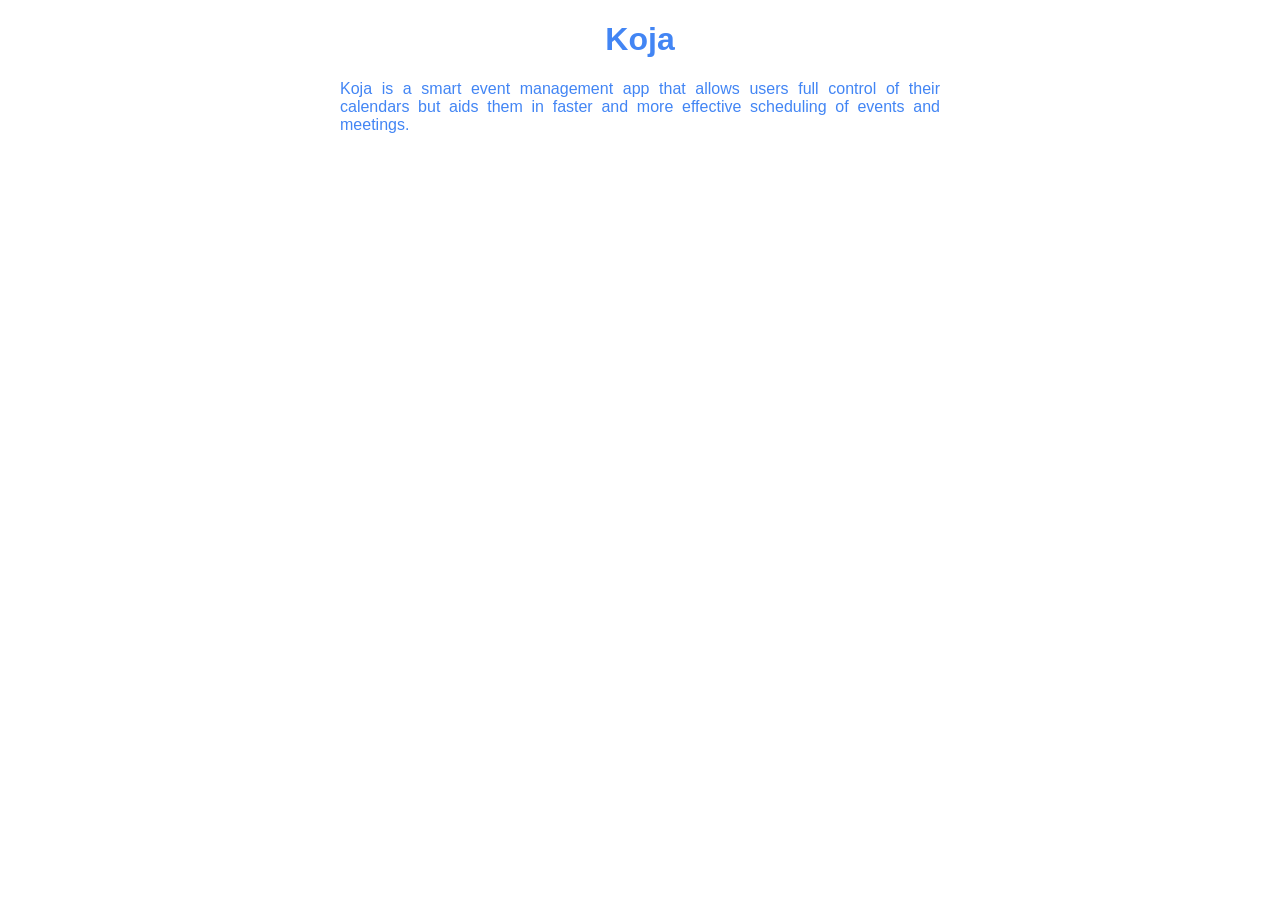
==== index.html @ 57eafd7c "Create index.html" ====
<!DOCTYPE html>
<html>
<head>
    <title>Koja</title>
    <style>
        body {
            background-color: white;
            color: #4285F4; /* Google blue color */
            font-family: Arial, sans-serif;
        }
        h1 {
            text-align: center;
        }
        p {
            text-align: justify;
            margin: 0 auto;
            max-width: 600px;
        }
    </style>
</head>
<body>
    <h1>Koja</h1>
    <p>Koja is a smart event management app that allows users full control of their calendars but aids them in faster and more effective scheduling of events and meetings.</p>
</body>
</html>
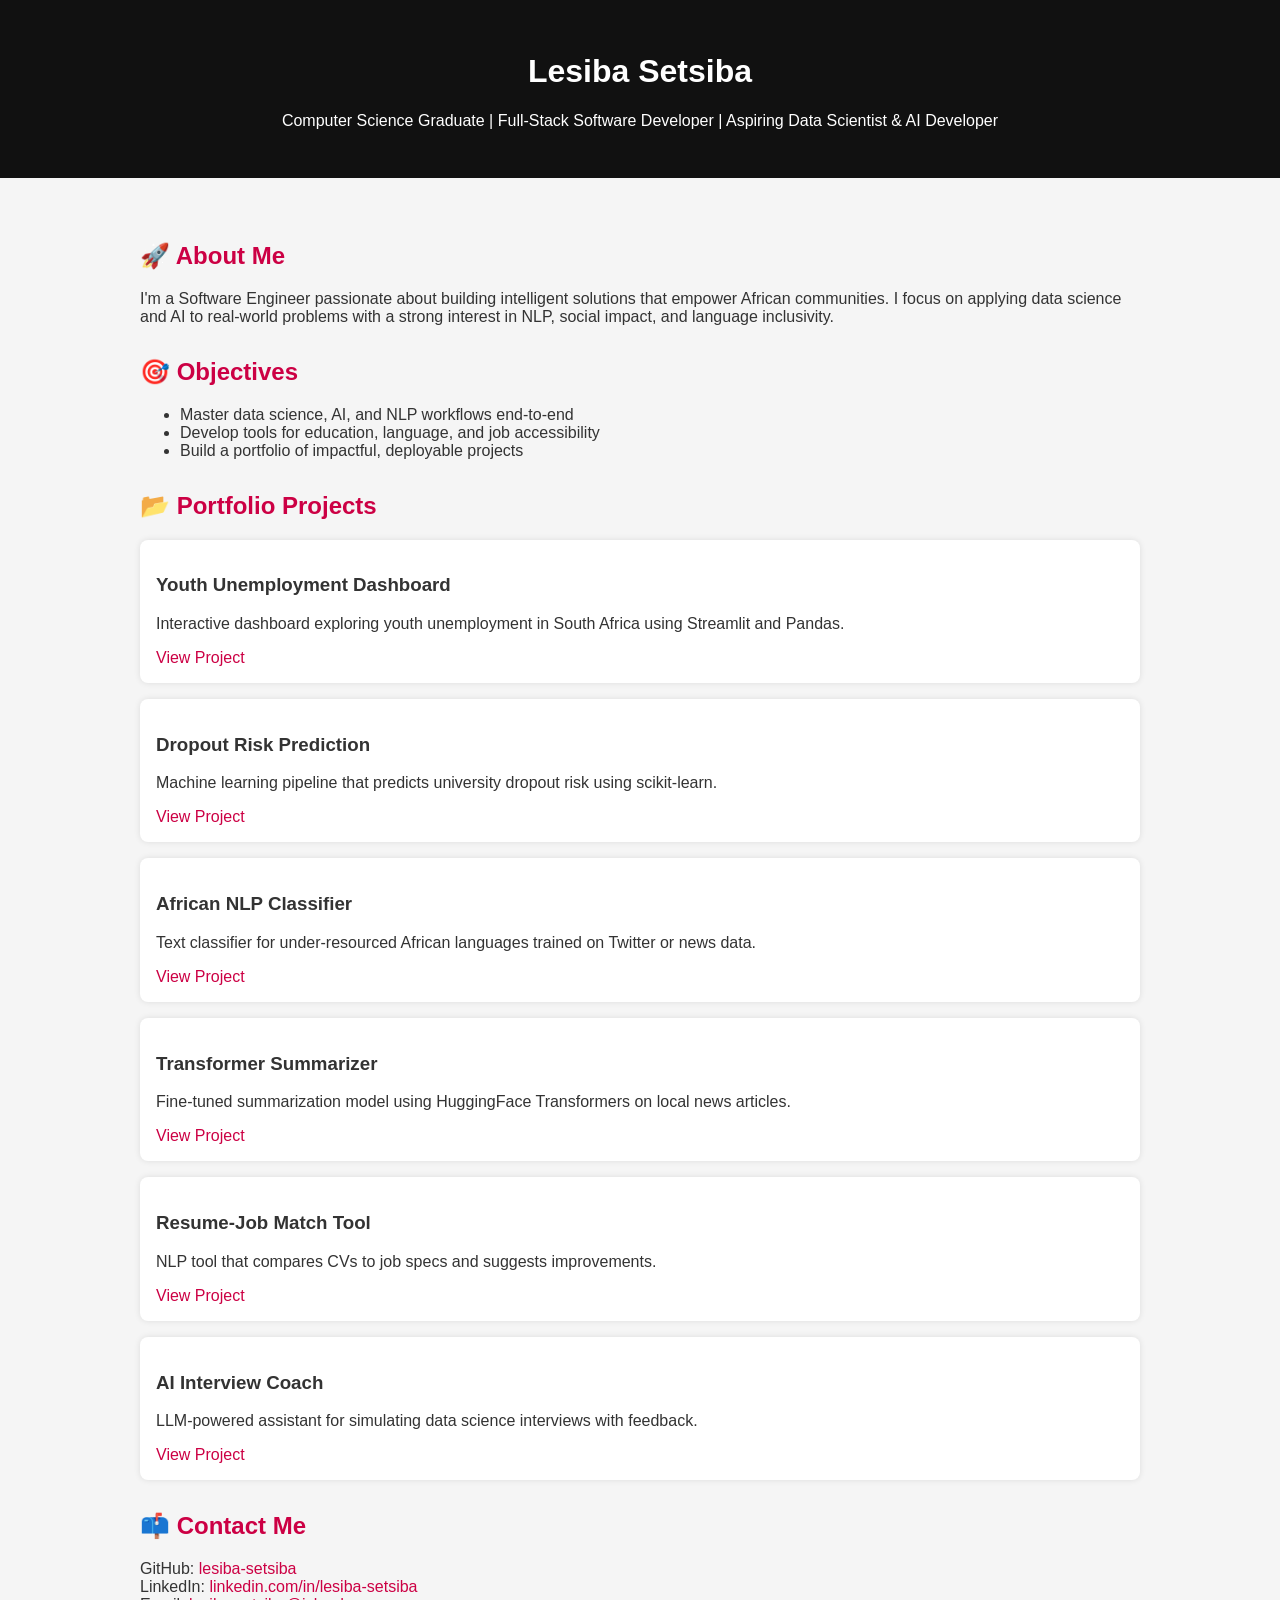
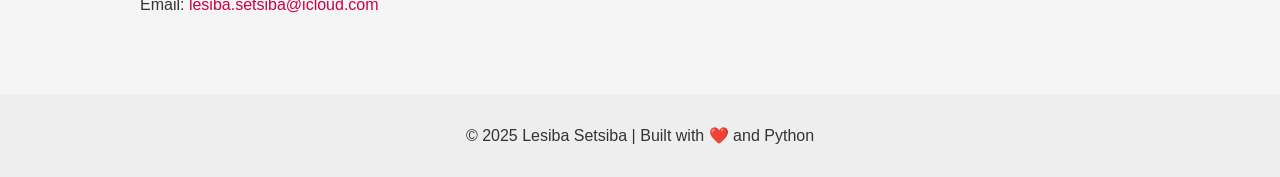
==== commit ec61dcda: "update index" ====
--- a/index.html
+++ b/index.html
@@ -1,25 +1,117 @@
 <!DOCTYPE html>
-<html>
+<html lang="en">
 <head>
-    <title>Koja</title>
-    <style>
-        body {
-            background-color: white;
-            color: #4285F4; /* Google blue color */
-            font-family: Arial, sans-serif;
-        }
-        h1 {
-            text-align: center;
-        }
-        p {
-            text-align: justify;
-            margin: 0 auto;
-            max-width: 600px;
-        }
-    </style>
+  <meta charset="UTF-8" />
+  <meta name="viewport" content="width=device-width, initial-scale=1.0" />
+  <title>Lesiba Setsiba | Data Science & AI Portfolio</title>
+  <style>
+    body {
+      font-family: 'Segoe UI', sans-serif;
+      margin: 0;
+      padding: 0;
+      background-color: #f5f5f5;
+      color: #333;
+    }
+    header {
+      background-color: #111;
+      color: #fff;
+      padding: 2rem;
+      text-align: center;
+    }
+    section {
+      padding: 2rem;
+      max-width: 1000px;
+      margin: auto;
+    }
+    h2 {
+      color: #cc0044;
+      margin-top: 2rem;
+    }
+    .project {
+      background: #fff;
+      padding: 1rem;
+      margin-bottom: 1rem;
+      border-radius: 8px;
+      box-shadow: 0 0 6px rgba(0,0,0,0.1);
+    }
+    a {
+      color: #cc0044;
+      text-decoration: none;
+    }
+    a:hover {
+      text-decoration: underline;
+    }
+    footer {
+      text-align: center;
+      padding: 2rem;
+      background: #eee;
+      margin-top: 2rem;
+    }
+  </style>
 </head>
 <body>
-    <h1>Koja</h1>
-    <p>Koja is a smart event management app that allows users full control of their calendars but aids them in faster and more effective scheduling of events and meetings.</p>
+  <header>
+    <h1>Lesiba Setsiba</h1>
+    <p>Computer Science Graduate  |  Full-Stack Software Developer  |   Aspiring Data Scientist & AI Developer</p>
+  </header>
+
+  <section>
+    <h2>🚀 About Me</h2>
+    <p>
+      I'm a Software Engineer passionate about building intelligent solutions
+      that empower African communities. I focus on applying data science and AI to real-world
+      problems with a strong interest in NLP, social impact, and language inclusivity.
+    </p>
+
+    <h2>🎯 Objectives</h2>
+    <ul>
+      <li>Master data science, AI, and NLP workflows end-to-end</li>
+      <li>Develop tools for education, language, and job accessibility</li>
+      <li>Build a portfolio of impactful, deployable projects</li>
+    </ul>
+
+    <h2>📂 Portfolio Projects</h2>
+    <div class="project">
+      <h3>Youth Unemployment Dashboard</h3>
+      <p>Interactive dashboard exploring youth unemployment in South Africa using Streamlit and Pandas.</p>
+      <a href="#">View Project</a>
+    </div>
+    <div class="project">
+      <h3>Dropout Risk Prediction</h3>
+      <p>Machine learning pipeline that predicts university dropout risk using scikit-learn.</p>
+      <a href="#">View Project</a>
+    </div>
+    <div class="project">
+      <h3>African NLP Classifier</h3>
+      <p>Text classifier for under-resourced African languages trained on Twitter or news data.</p>
+      <a href="#">View Project</a>
+    </div>
+    <div class="project">
+      <h3>Transformer Summarizer</h3>
+      <p>Fine-tuned summarization model using HuggingFace Transformers on local news articles.</p>
+      <a href="#">View Project</a>
+    </div>
+    <div class="project">
+      <h3>Resume-Job Match Tool</h3>
+      <p>NLP tool that compares CVs to job specs and suggests improvements.</p>
+      <a href="#">View Project</a>
+    </div>
+    <div class="project">
+      <h3>AI Interview Coach</h3>
+      <p>LLM-powered assistant for simulating data science interviews with feedback.</p>
+      <a href="#">View Project</a>
+    </div>
+
+    <h2>📫 Contact Me</h2>
+    <p>
+      GitHub: <a href="https://github.com/LesibaFrans" target="_blank">lesiba-setsiba</a><br>
+      LinkedIn: <a href="https://linkedin.com/in/lesiba-setsiba" target="_blank">linkedin.com/in/lesiba-setsiba</a><br>
+      Email: <a href="mailto:lesiba.setsiba@icloud.com">lesiba.setsiba@icloud.com</a>
+    </p>
+  </section>
+
+  <footer>
+    &copy; 2025 Lesiba Setsiba | Built with ❤️ and Python
+  </footer>
 </body>
 </html>
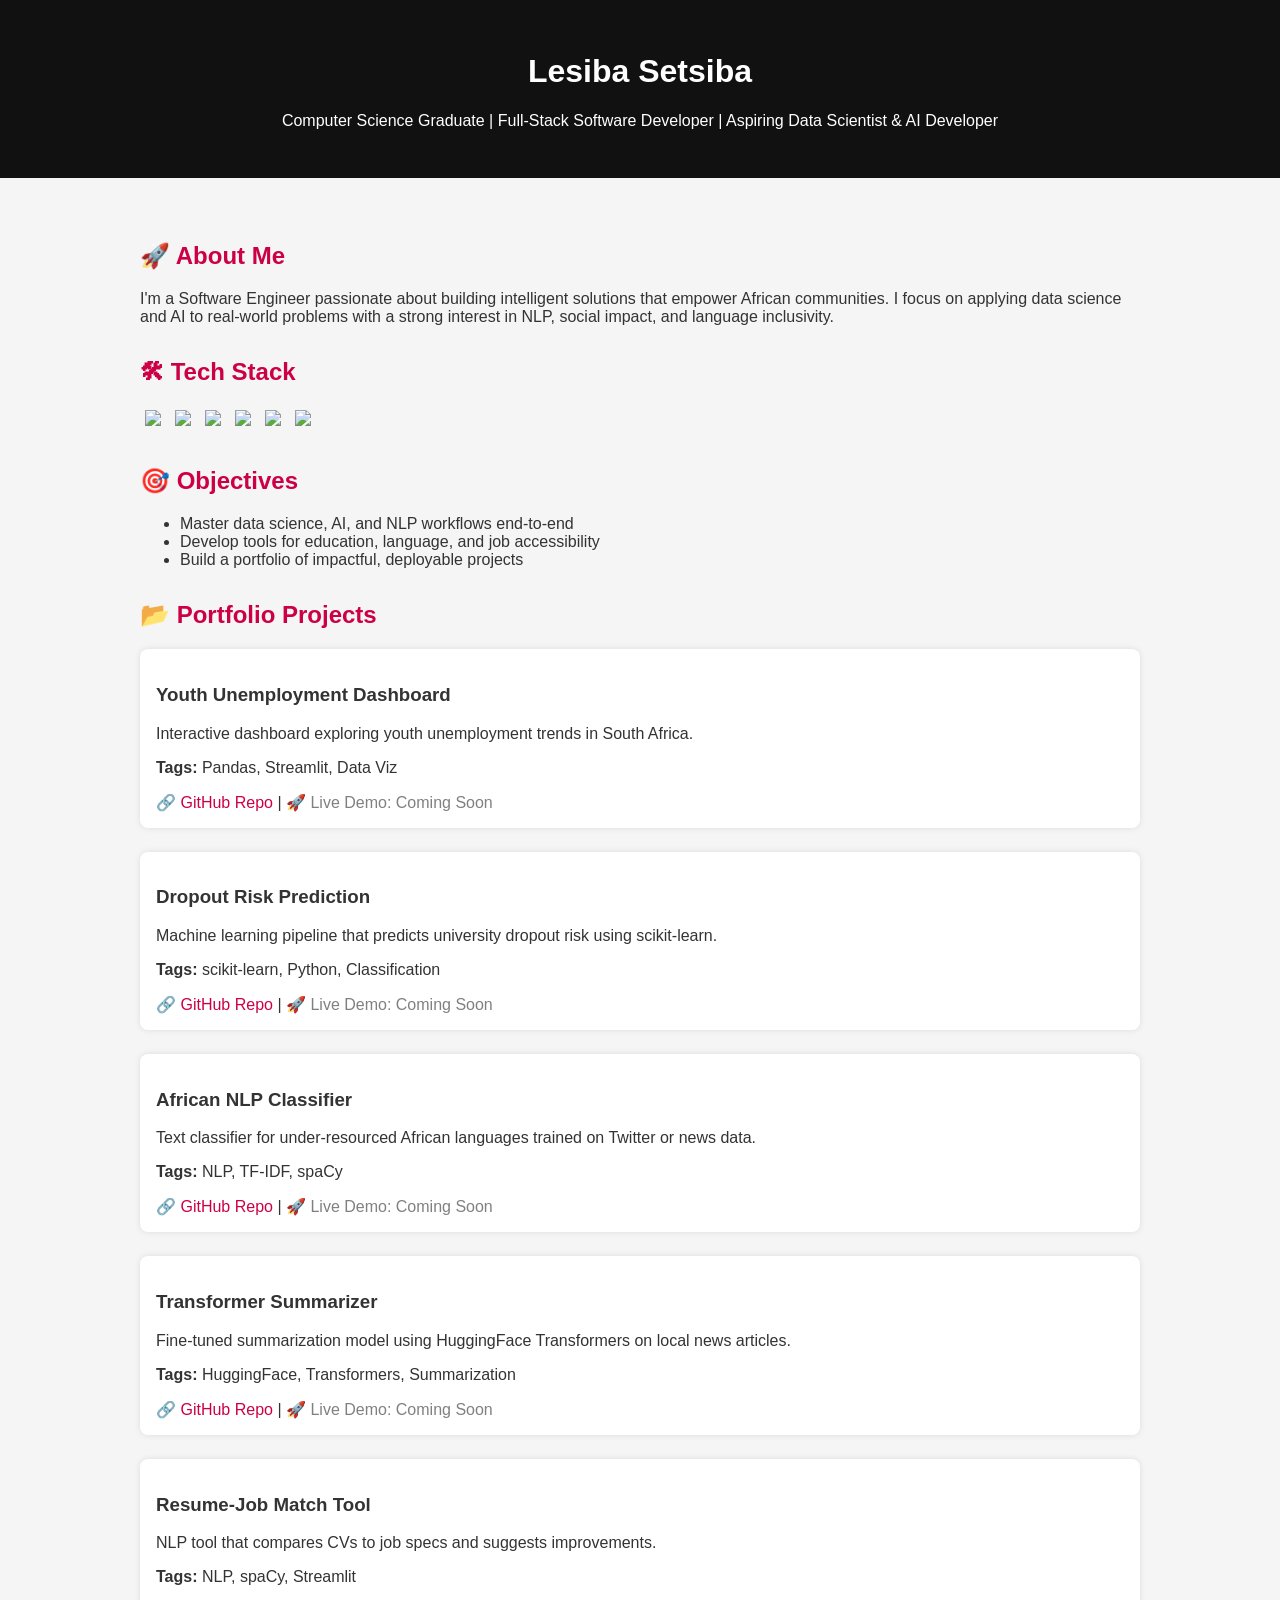
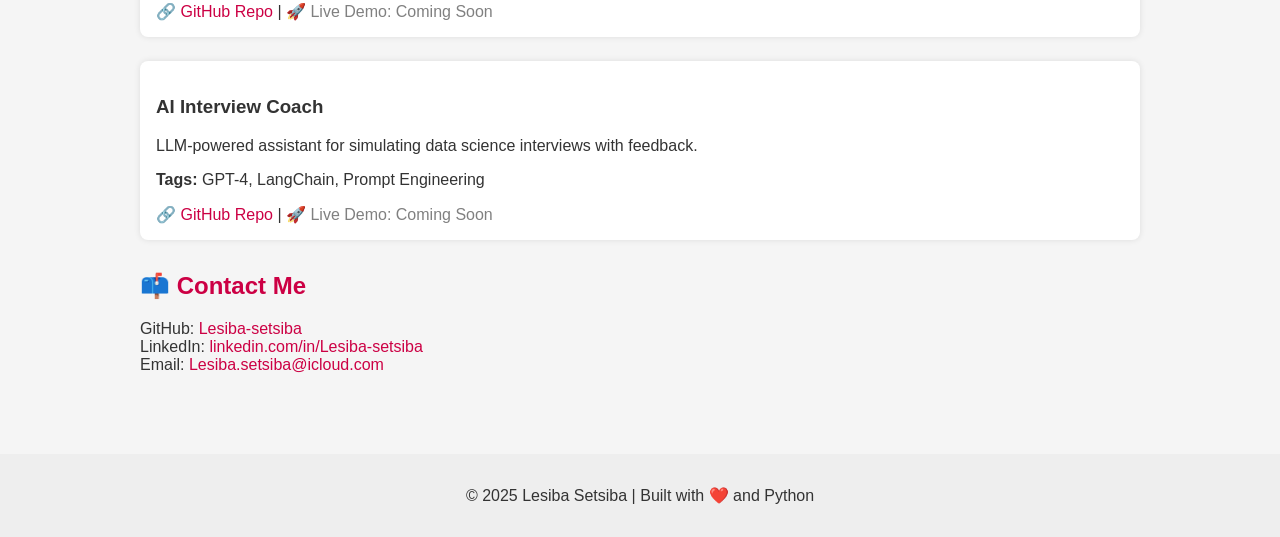
==== commit 9f88622d: "update index again" ====
--- a/index.html
+++ b/index.html
@@ -30,7 +30,7 @@
     .project {
       background: #fff;
       padding: 1rem;
-      margin-bottom: 1rem;
+      margin-bottom: 1.5rem;
       border-radius: 8px;
       box-shadow: 0 0 6px rgba(0,0,0,0.1);
     }
@@ -46,6 +46,9 @@
       padding: 2rem;
       background: #eee;
       margin-top: 2rem;
+    }
+    .badges img {
+      margin: 0.3rem;
     }
   </style>
 </head>
@@ -63,6 +66,16 @@
       problems with a strong interest in NLP, social impact, and language inclusivity.
     </p>
 
+    <h2>🛠 Tech Stack</h2>
+    <p class="badges">
+      <img src="https://img.shields.io/badge/Python-3776AB?style=flat&logo=python&logoColor=white" />
+      <img src="https://img.shields.io/badge/Pandas-150458?style=flat&logo=pandas&logoColor=white" />
+      <img src="https://img.shields.io/badge/Scikit--Learn-F7931E?style=flat&logo=scikit-learn&logoColor=white" />
+      <img src="https://img.shields.io/badge/Streamlit-FF4B4B?style=flat&logo=streamlit&logoColor=white" />
+      <img src="https://img.shields.io/badge/HuggingFace-FCC624?style=flat&logo=huggingface&logoColor=black" />
+      <img src="https://img.shields.io/badge/TensorFlow-FF6F00?style=flat&logo=tensorflow&logoColor=white" />
+    </p>
+
     <h2>🎯 Objectives</h2>
     <ul>
       <li>Master data science, AI, and NLP workflows end-to-end</li>
@@ -71,42 +84,54 @@
     </ul>
 
     <h2>📂 Portfolio Projects</h2>
+
     <div class="project">
       <h3>Youth Unemployment Dashboard</h3>
-      <p>Interactive dashboard exploring youth unemployment in South Africa using Streamlit and Pandas.</p>
-      <a href="#">View Project</a>
+      <p>Interactive dashboard exploring youth unemployment trends in South Africa.</p>
+      <p><strong>Tags:</strong> Pandas, Streamlit, Data Viz</p>
+      <a href="#" target="_blank">🔗 GitHub Repo</a> | <span style="color: grey;">🚀 Live Demo: Coming Soon</span>
     </div>
+
     <div class="project">
       <h3>Dropout Risk Prediction</h3>
       <p>Machine learning pipeline that predicts university dropout risk using scikit-learn.</p>
-      <a href="#">View Project</a>
+      <p><strong>Tags:</strong> scikit-learn, Python, Classification</p>
+      <a href="#" target="_blank">🔗 GitHub Repo</a> | <span style="color: grey;">🚀 Live Demo: Coming Soon</span>
     </div>
+
     <div class="project">
       <h3>African NLP Classifier</h3>
       <p>Text classifier for under-resourced African languages trained on Twitter or news data.</p>
-      <a href="#">View Project</a>
+      <p><strong>Tags:</strong> NLP, TF-IDF, spaCy</p>
+      <a href="#" target="_blank">🔗 GitHub Repo</a> | <span style="color: grey;">🚀 Live Demo: Coming Soon</span>
     </div>
+
     <div class="project">
       <h3>Transformer Summarizer</h3>
       <p>Fine-tuned summarization model using HuggingFace Transformers on local news articles.</p>
-      <a href="#">View Project</a>
+      <p><strong>Tags:</strong> HuggingFace, Transformers, Summarization</p>
+      <a href="#" target="_blank">🔗 GitHub Repo</a> | <span style="color: grey;">🚀 Live Demo: Coming Soon</span>
     </div>
+
     <div class="project">
       <h3>Resume-Job Match Tool</h3>
       <p>NLP tool that compares CVs to job specs and suggests improvements.</p>
-      <a href="#">View Project</a>
+      <p><strong>Tags:</strong> NLP, spaCy, Streamlit</p>
+      <a href="#" target="_blank">🔗 GitHub Repo</a> | <span style="color: grey;">🚀 Live Demo: Coming Soon</span>
     </div>
+
     <div class="project">
       <h3>AI Interview Coach</h3>
       <p>LLM-powered assistant for simulating data science interviews with feedback.</p>
-      <a href="#">View Project</a>
+      <p><strong>Tags:</strong> GPT-4, LangChain, Prompt Engineering</p>
+      <a href="#" target="_blank">🔗 GitHub Repo</a> | <span style="color: grey;">🚀 Live Demo: Coming Soon</span>
     </div>
 
     <h2>📫 Contact Me</h2>
     <p>
-      GitHub: <a href="https://github.com/LesibaFrans" target="_blank">lesiba-setsiba</a><br>
-      LinkedIn: <a href="https://linkedin.com/in/lesiba-setsiba" target="_blank">linkedin.com/in/lesiba-setsiba</a><br>
-      Email: <a href="mailto:lesiba.setsiba@icloud.com">lesiba.setsiba@icloud.com</a>
+      GitHub: <a href="https://github.com/LesibaFrans" target="_blank">Lesiba-setsiba</a><br>
+      LinkedIn: <a href="https://linkedin.com/in/Lesiba-setsiba" target="_blank">linkedin.com/in/Lesiba-setsiba</a><br>
+      Email: <a href="mailto:Lesiba.setsiba@icloud.com">Lesiba.setsiba@icloud.com</a>
     </p>
   </section>
 
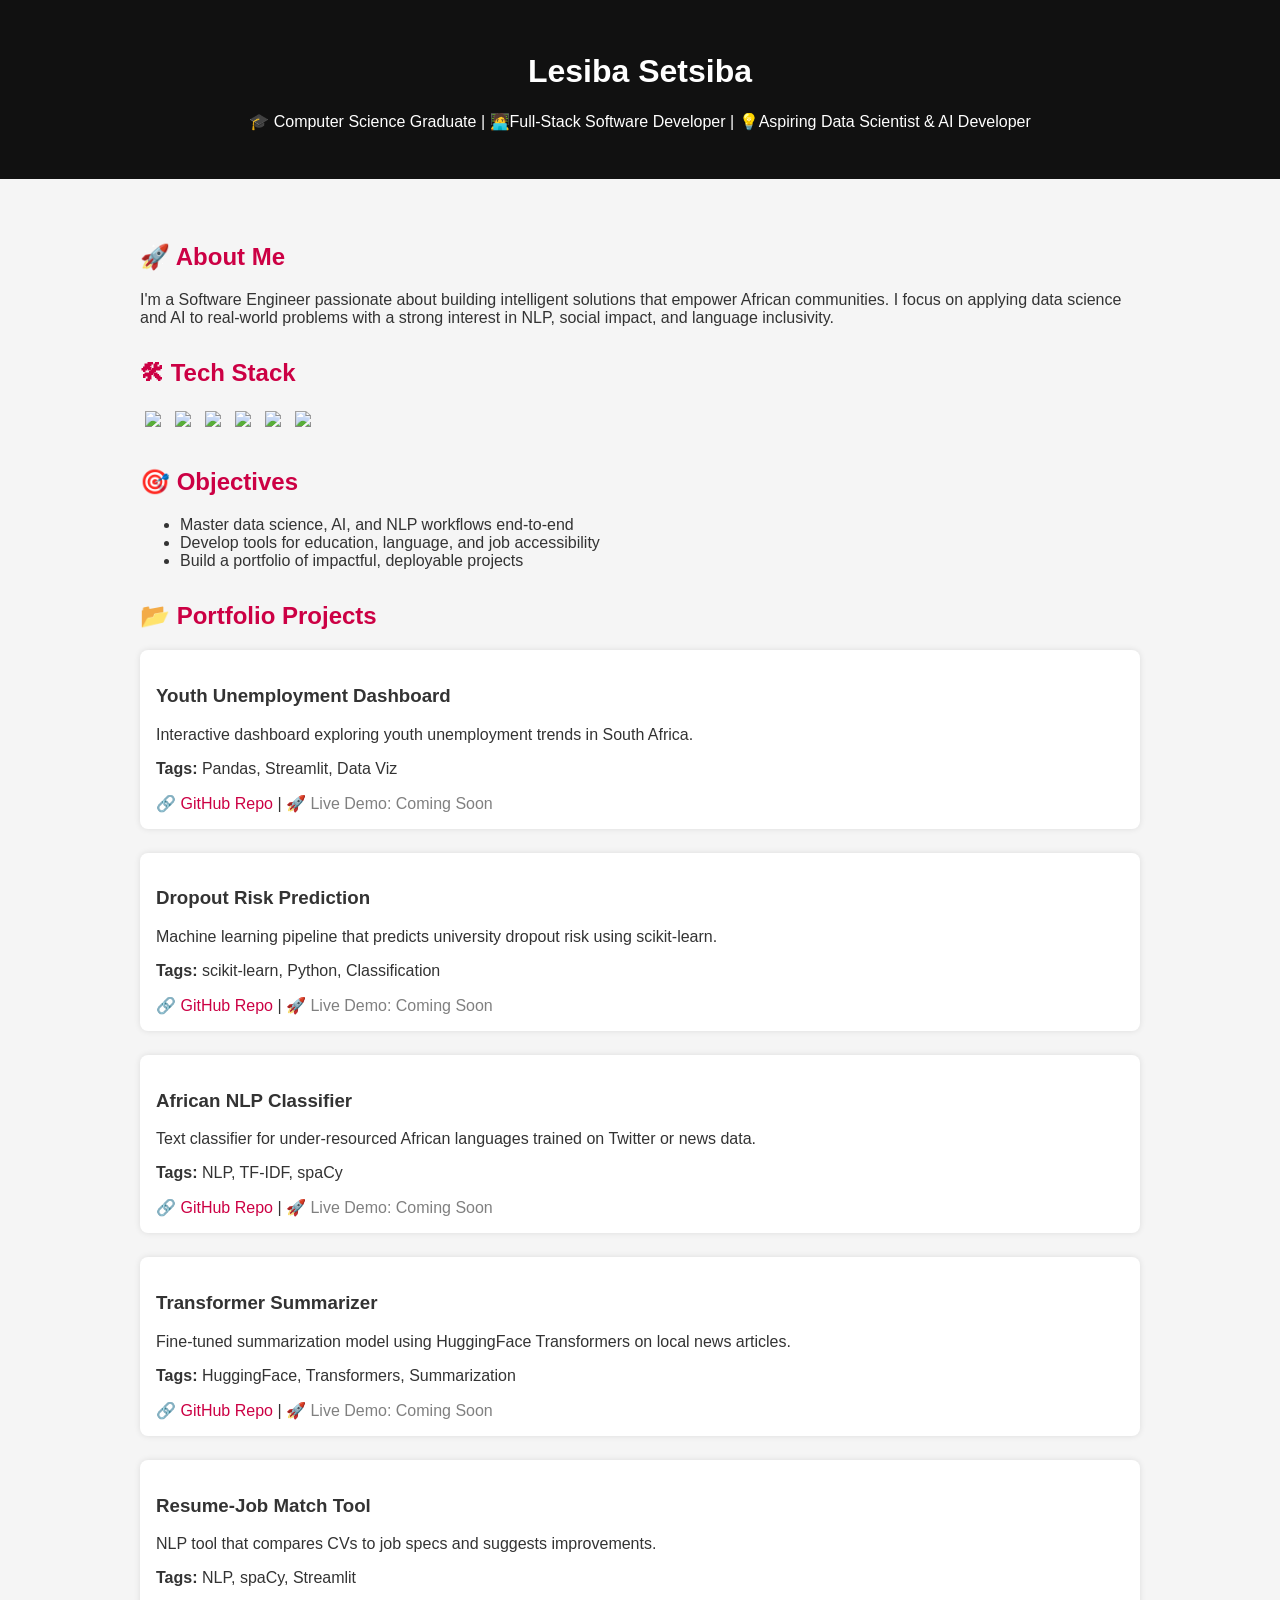
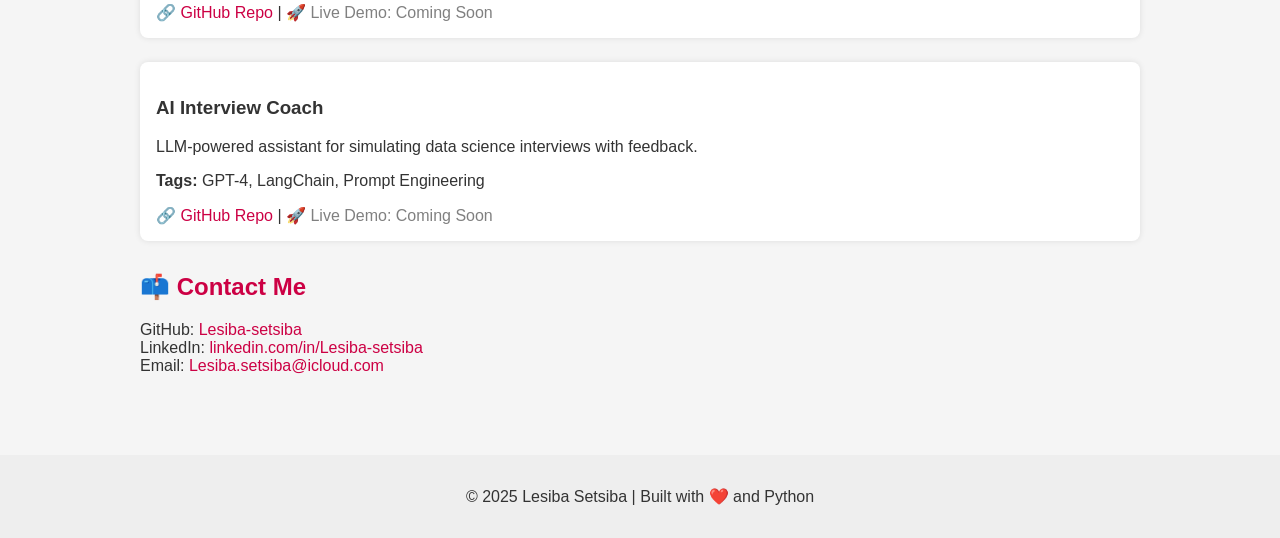
==== commit 39ccdc99: "update" ====
--- a/index.html
+++ b/index.html
@@ -55,7 +55,7 @@
 <body>
   <header>
     <h1>Lesiba Setsiba</h1>
-    <p>Computer Science Graduate  |  Full-Stack Software Developer  |   Aspiring Data Scientist & AI Developer</p>
+    <p>🎓 Computer Science Graduate  | 🧑‍💻Full-Stack Software Developer | 💡Aspiring Data Scientist & AI Developer</p>
   </header>
 
   <section>
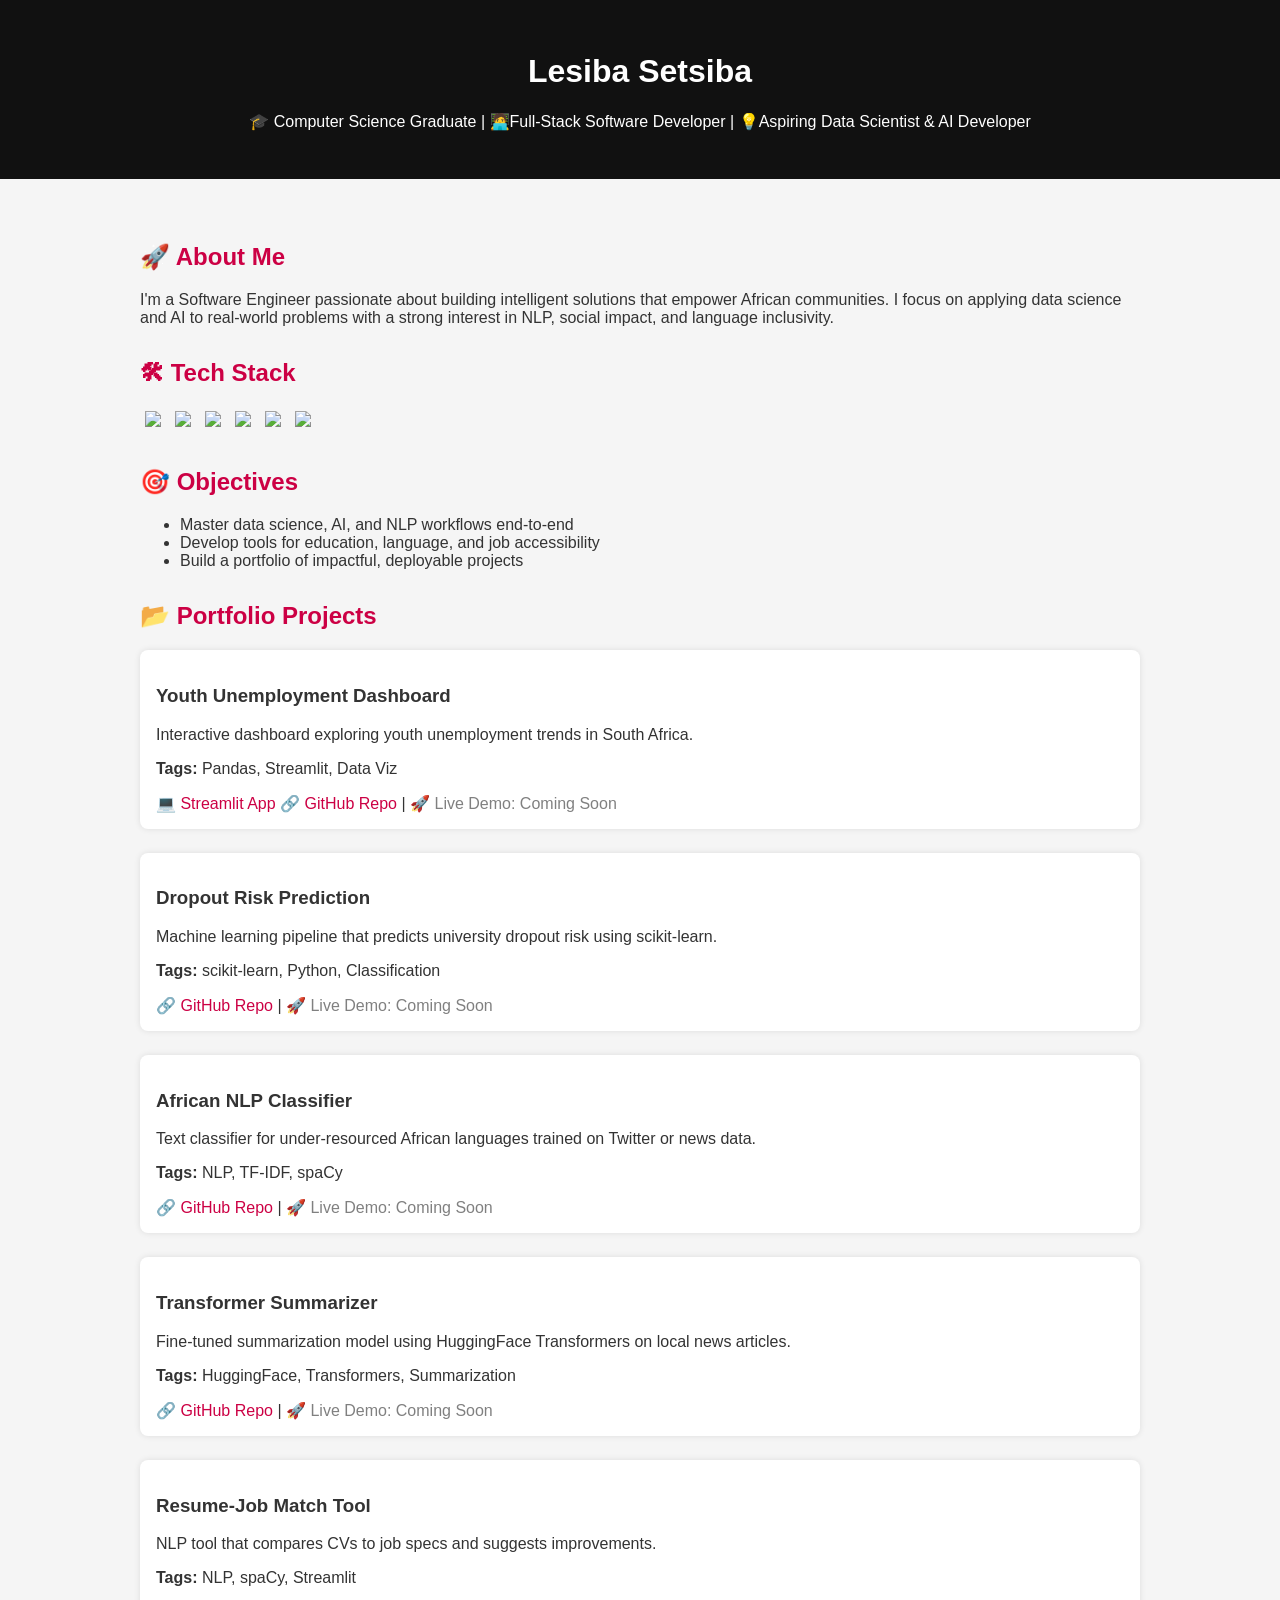
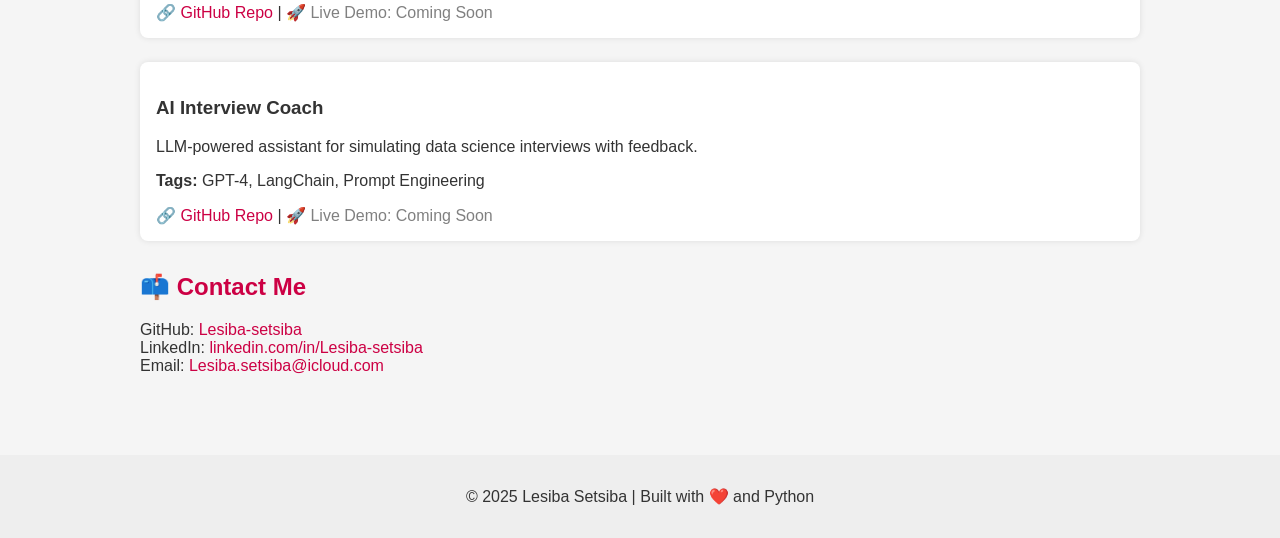
==== commit ec7651ba: "update index with youth-unemployment link" ====
--- a/index.html
+++ b/index.html
@@ -89,7 +89,8 @@
       <h3>Youth Unemployment Dashboard</h3>
       <p>Interactive dashboard exploring youth unemployment trends in South Africa.</p>
       <p><strong>Tags:</strong> Pandas, Streamlit, Data Viz</p>
-      <a href="#" target="_blank">🔗 GitHub Repo</a> | <span style="color: grey;">🚀 Live Demo: Coming Soon</span>
+      <a href="https://youth-unemployment-dashboard.streamlit.app/" target="_blank">💻 Streamlit App</a>
+      <a href="https://github.com/LesibaFrans/youth-unemployment-data" target="_blank">🔗 GitHub Repo</a> | <span style="color: grey;">🚀 Live Demo: Coming Soon</span>
     </div>
 
     <div class="project">
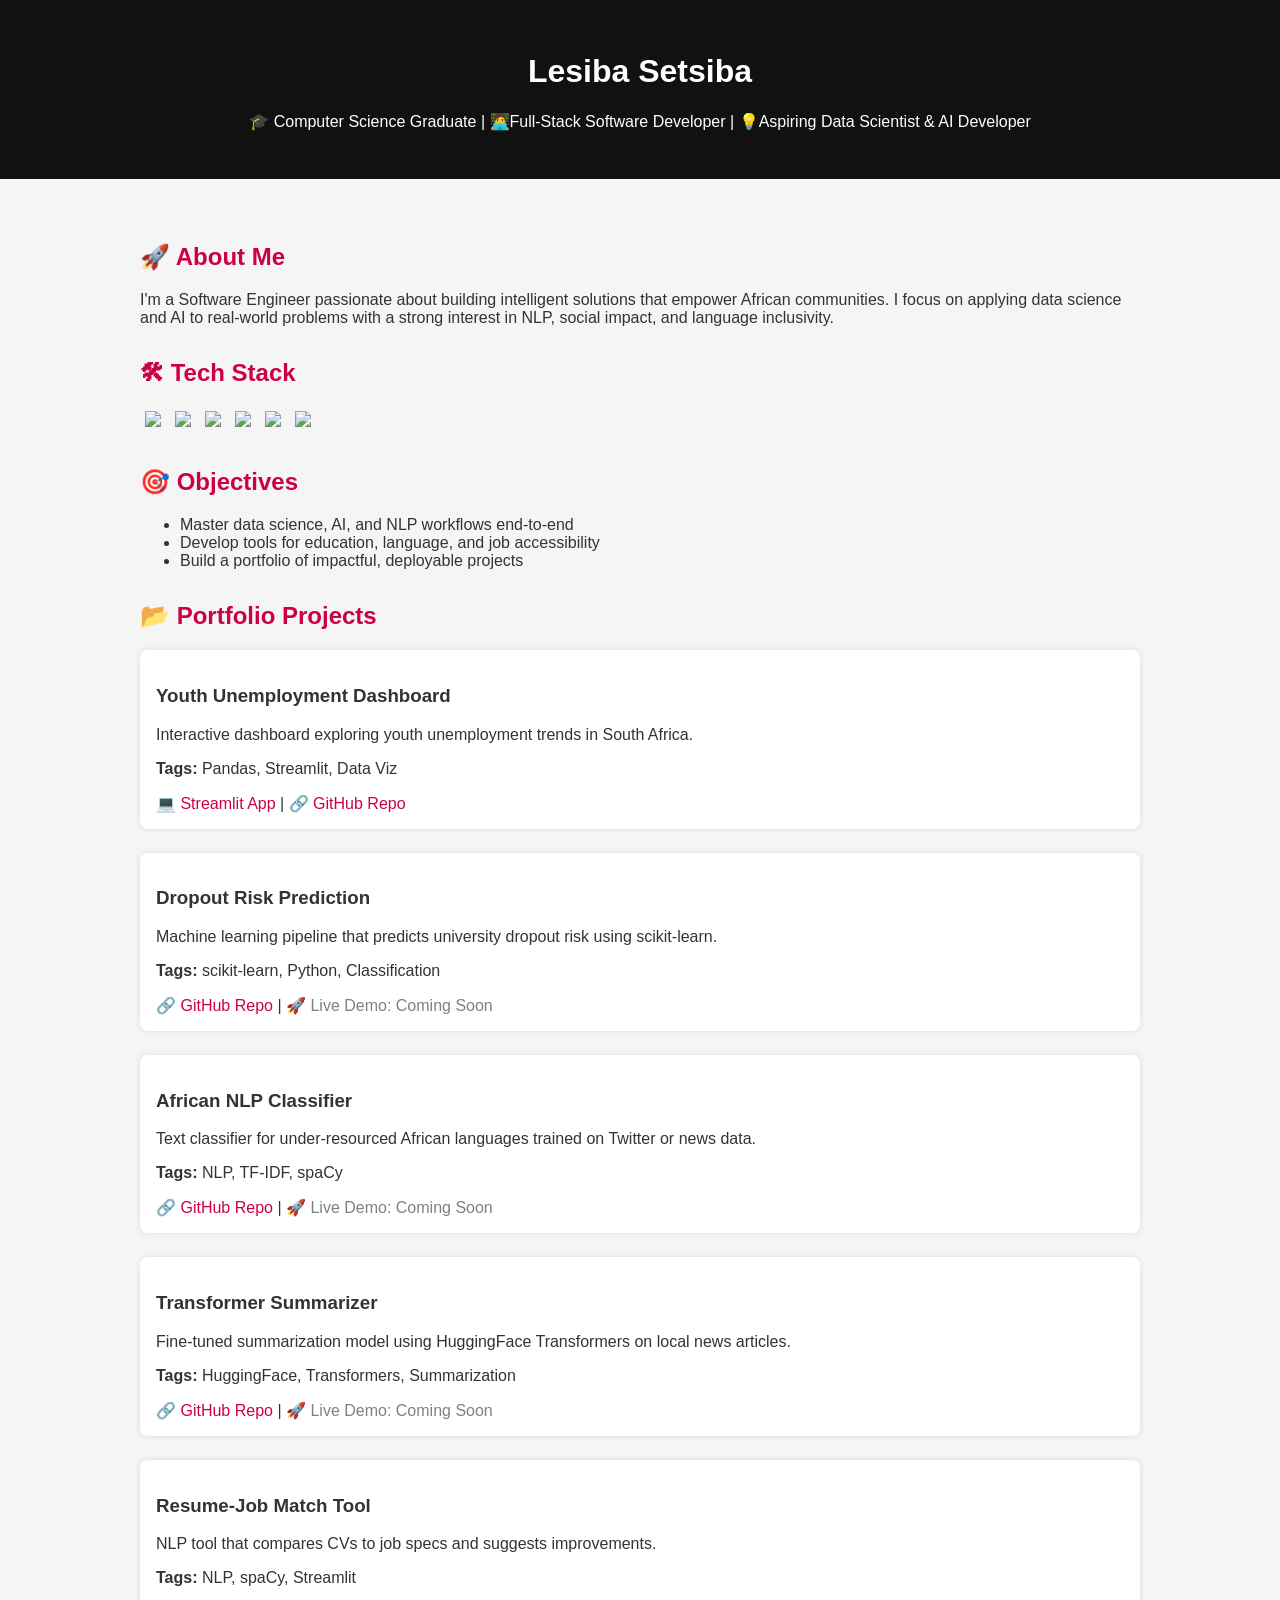
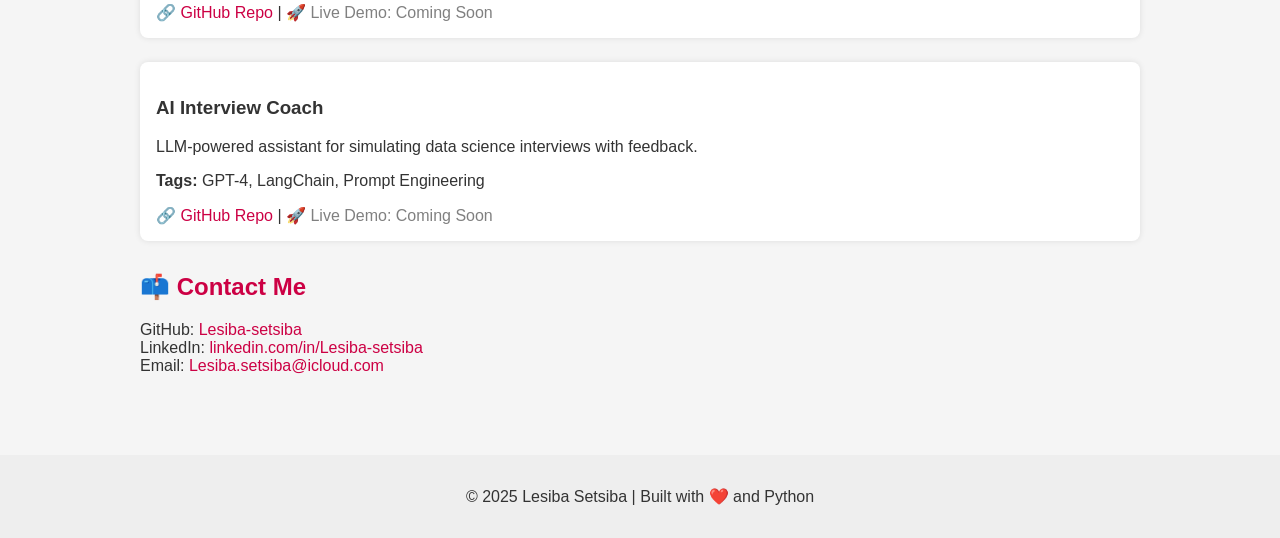
==== commit b85fabcf: "update index" ====
--- a/index.html
+++ b/index.html
@@ -89,8 +89,8 @@
       <h3>Youth Unemployment Dashboard</h3>
       <p>Interactive dashboard exploring youth unemployment trends in South Africa.</p>
       <p><strong>Tags:</strong> Pandas, Streamlit, Data Viz</p>
-      <a href="https://youth-unemployment-dashboard.streamlit.app/" target="_blank">💻 Streamlit App</a>
-      <a href="https://github.com/LesibaFrans/youth-unemployment-data" target="_blank">🔗 GitHub Repo</a> | <span style="color: grey;">🚀 Live Demo: Coming Soon</span>
+      <a href="https://youth-unemployment-dashboard.streamlit.app/" target="_blank">💻 Streamlit App</a> |
+      <a href="https://github.com/LesibaFrans/youth-unemployment-data" target="_blank">🔗 GitHub Repo</a>
     </div>
 
     <div class="project">
